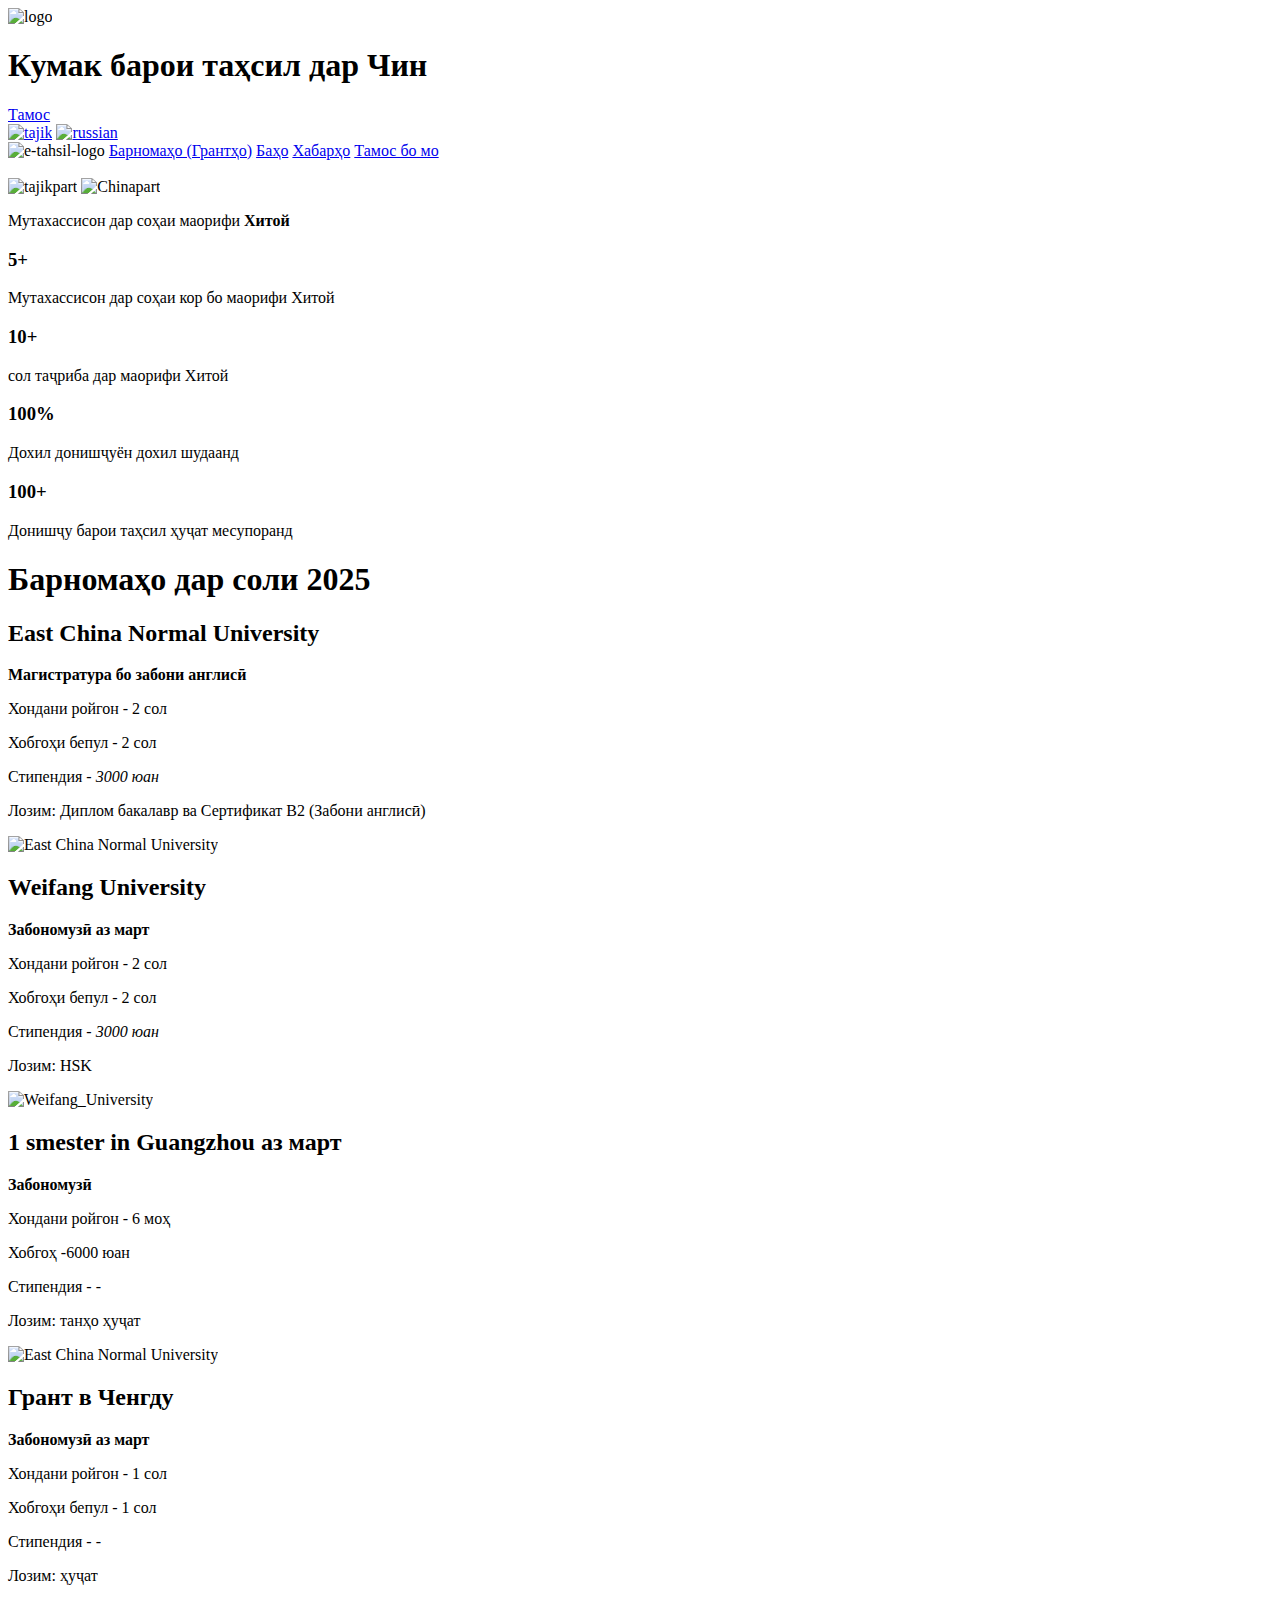
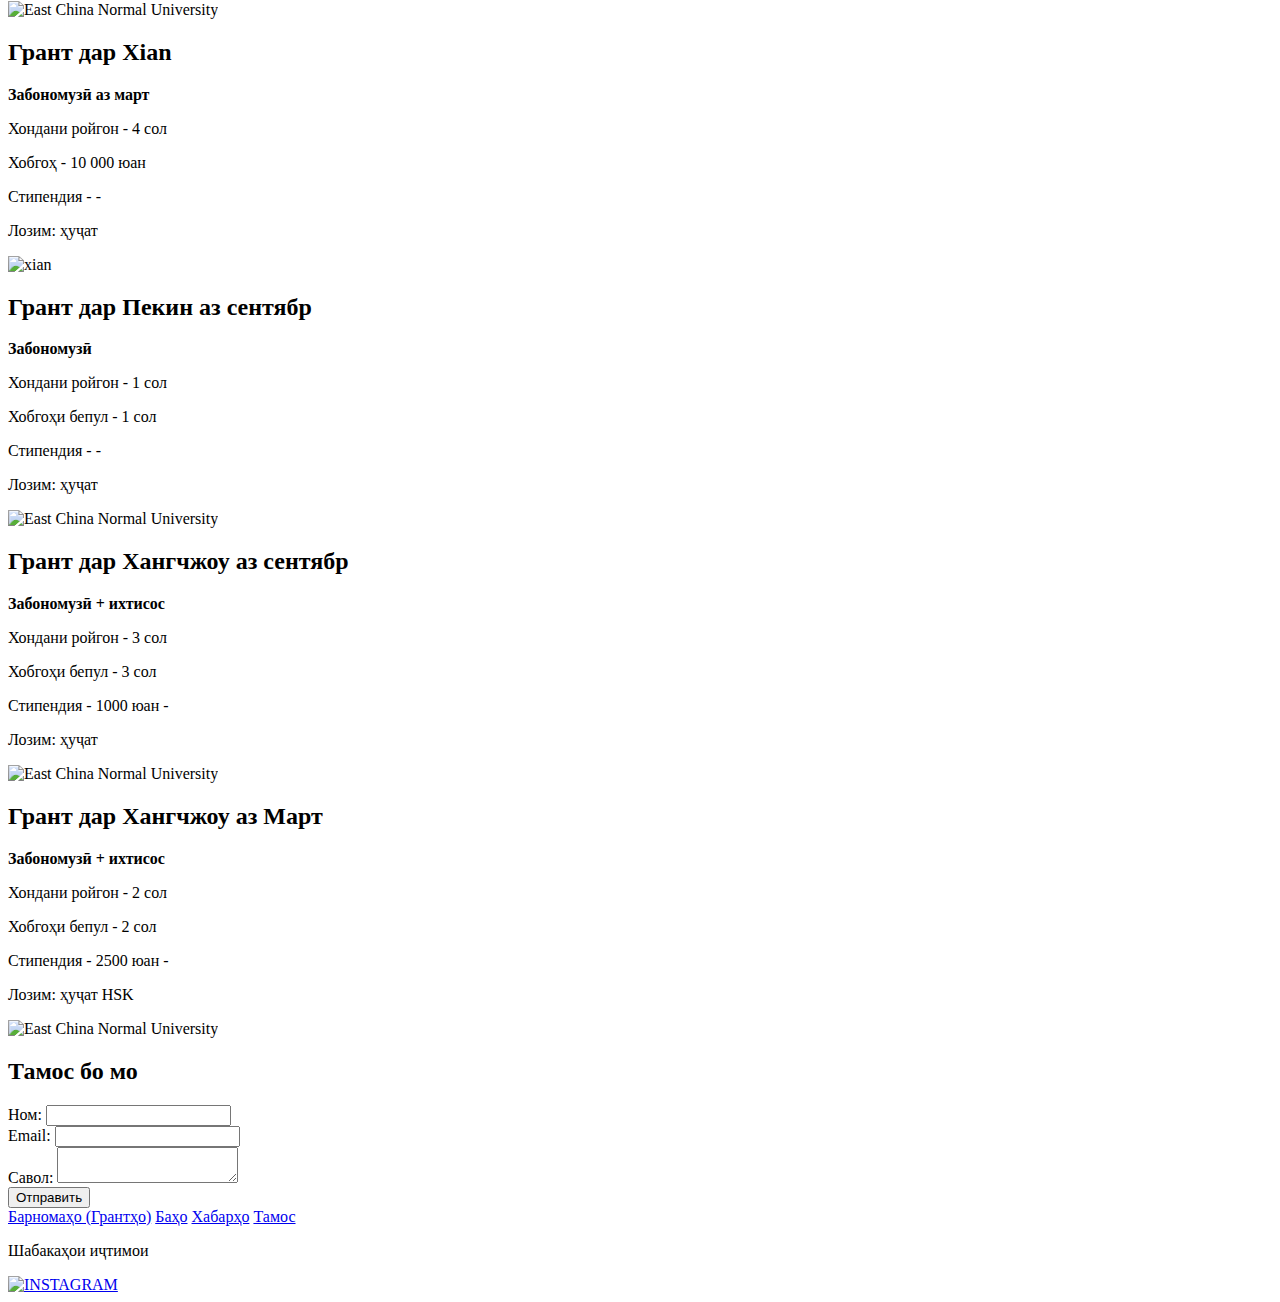
==== tahsil.html @ 4acf37a0 "Add files via upload" ====
<!DOCTYPE html>
<html lang="en">
<head>
    <meta charset="UTF-8">
    <meta name="viewport" content="width=device-width, initial-scale=1.0">
    <title>Document</title>
    <link rel="stylesheet" type="text/css" href="css/styles.css">
    <link rel="stylesheet" type="text/css" href="css/responsive.css">
</head>
<body>
    <header class="container-fluid">
         <div class="container d-flex">
          <div class="img-mobile"><img src="images/E (1).png" alt="logo" width="100px"> </div>
             <h1>Кумак барои таҳсил дар <strong> Чин</strong></h1>
              <div class="phone">
                  <a href="tel:+992-90-220-4041">Тамос</a> 
                </div>
                <div class="languages">
                  <a href="index.html">
                    <img src="images/Flag_of_Tajikistan copy.svg.png" alt="tajik" width="40px"></a>
                    <a href="index.html"><img src="images/Flag_of_Russia.svg (1).png" alt="russian" width="40px">
                 </a>
             </div>
             
         </div> <nav>
         <div class="header-mean">
                <img src="images/E (1).png" alt="e-tahsil-logo" width="150px">
               
                <a href="#">Барномаҳо (Грантҳо)</a>
                <a href="#">Баҳо</a>
                <a href="#">Хабарҳо</a>
                <a href="#">Тамос бо мо</a>
              </div></nav>
              </div>
    </header>

<main class="container-fluid">
    <div class="container">
          <img src="images/2.png" alt="" width="1140">

    </div>

    <div class="main-info">
      
        <img src="images/2024-11-22 22.57.16.jpg" alt="tajikpart" width="150px">
        <img src="images/2024-12-20 23.56.04.jpg" alt="Chinapart" width="150px">
        <p>Мутахассисон дар соҳаи маорифи <strong>  Хитой </strong></p>
        <div class="main-info-icon1">
            <h3>5+</h3>
            <p>Мутахассисон дар соҳаи кор бо маорифи Хитой</p>
            <h3>10+</h3>
            <p>сол таҷриба дар маорифи Хитой</p>
      </div>
      
      <div class="main-info-icon1">
        <h3>100%</h3>
        <p>Дохил донишҷуён дохил шудаанд
        </p>
        <h3>100+</h3>
        <p>Донишҷу барои таҳсил ҳуҷат месупоранд</p>
  </div>
       </div>


       <div class="info">
        <h1>Барномаҳо дар соли 2025 </h1>
    </div>

    <div class="info-scholirship">
         <div class="info-main">
           <h2>East China Normal University</h2>
            <p>
         <strong> Магистратура бо забони англисӣ</strong></p> 
       <p> Хондани ройгон - 2 сол</p>
       <p>  Хобгоҳи бепул - 2 сол</p>
       <p> Стипендия - <i>3000 юан </i></p> 
       <p>    Лозим: Диплом бакалавр ва Сертификат B2 (Забони англисӣ)</p>

            
             <img src="images/2021-09-05.jpg" alt="East China Normal University" width="330px" height="200px" >
           
         </div>

         <div class="info-main">
            <h2>Weifang University</h2>
             <p><strong> Забономузӣ аз март</strong></p>
                <p> Хондани ройгон - 2 сол</p>
                <p>  Хобгоҳи бепул - 2 сол</p>
                <p> Стипендия - <i>3000 юан </i></p> 
                <p>    Лозим: HSK</p>
         

             
              <img src="images/1920px-Library_of_Weifang_University_2020-11-15_02.jpg" alt="Weifang_University" width="330px" height="200px" >
            
          </div>  
          

          <div class="info-main">
            <h2>1 smester in Guangzhou аз март</h2>
            <p><strong> Забономузӣ</strong></p>
            <p> Хондани ройгон - 6 моҳ</p>
            <p>  Хобгоҳ -6000 юан</p>
            <p> Стипендия - <i>- </i></p> 
            <p>    Лозим: танҳо ҳуҷат</p>
             
              <img src="images/2a86d6b1-city-17708-17ea24f8693.jpg" alt="East China Normal University" width="330px" height="200px" >
            
          </div>

          <div class="info-main">
            <h2>Грант в Ченгду</h2>
             <p>
                <p><strong> Забономузӣ аз март</strong></p>
                <p> Хондани ройгон - 1 сол</p>
                <p>  Хобгоҳи бепул - 1 сол</p>
                <p> Стипендия - <i>- </i></p> 
                <p>    Лозим: ҳуҷат</p>

             
              <img src="images/chengdu-jinriver-920x500.jpg" alt="East China Normal University" width="330px" height="200px" >
            
          </div>
          <div class="info-main">
            <h2>Грант дар Xian</h2>
             <p>
                <p><strong> Забономузӣ аз март</strong></p>
                <p> Хондани ройгон - 4 сол</p>
                <p>  Хобгоҳ - 10 000 юан</p>
                <p> Стипендия - <i>- </i></p> 
                <p>    Лозим: ҳуҷат</p>

             
              <img src="images/Xian-Vibe-1.webp" alt="xian" width="330px" height="200px" >
            
          </div>
          <div class="info-main">
            <h2>Грант дар Пекин аз сентябр</h2>
             <p>
                <p><strong> Забономузӣ</strong></p>
                <p> Хондани ройгон - 1 сол</p>
                <p>  Хобгоҳи бепул - 1 сол</p>
                <p> Стипендия - <i>- </i></p> 
                <p>    Лозим: ҳуҷат</p>

             
              <img src="images/Beijing-Lights.jpg.webp" alt="East China Normal University" width="330px" height="200px" >
            
          </div>

          <div class="info-main">
            <h2>Грант дар Хангчжоу аз сентябр</h2>
             <p>
                <p><strong> Забономузӣ + ихтисос</strong></p>
                <p> Хондани ройгон - 3 сол</p>
                <p>  Хобгоҳи бепул - 3 сол</p>
                <p> Стипендия - 1000 юан <i>- </i></p> 
                <p>    Лозим: ҳуҷат</p>

             
              <img src="images/Beijing-Lights.jpg.webp" alt="East China Normal University" width="330px" height="200px" >
            
          </div>


          <div class="info-main">
            <h2>Грант дар Хангчжоу аз Март</h2>
             <p>
                <p><strong> Забономузӣ + ихтисос</strong></p>
                <p> Хондани ройгон - 2 сол</p>
                <p>  Хобгоҳи бепул - 2 сол</p>
                <p> Стипендия - 2500 юан <i>- </i></p> 
                <p>    Лозим: ҳуҷат HSK</p>

             
              <img src="images/Beijing-Lights.jpg.webp" alt="East China Normal University" width="330px" height="200px" >
            
          </div>



    </div>

 
    <section class="content" id="contact">
        <h2>Тамос бо мо</h2>
        <form id="contact-form">
            <label for="name">Ном:</label>
            <input type="text" id="name" name="name" required>
            <div class="error" id="name-error"></div>

            <label for="email">Email:</label>
            <input type="email" id="email" name="email" required>
            <div class="error" id="email-error"></div>

            <label for="message">Савол:</label>
            <textarea id="message" name="message" required></textarea>
            <div class="error" id="message-error"></div>

            <button type="submit">Отправить</button>
        </form>
    </section>

   
</main>

<footer>
    <div class="container-fluid">
        <div class="container d-flex">
         <div class="left">
            <a href="#">Барномаҳо (Грантҳо)</a>
            <a href="#">Баҳо</a>
            <a href="#">Хабарҳо</a>
            <a href="#">Тамос</a>
         </div>
       
         <div class="right">
            <p>Шабакаҳои иҷтимои</p>
            <a href="instagram.com/e.tahsil"> <img src="images/Instagram_logo_2022.svg.webp" alt="INSTAGRAM" width="30px"></a>
         </div>
    
    
        </div>
    </div>
    
    </footer>
    

</body>
</html>
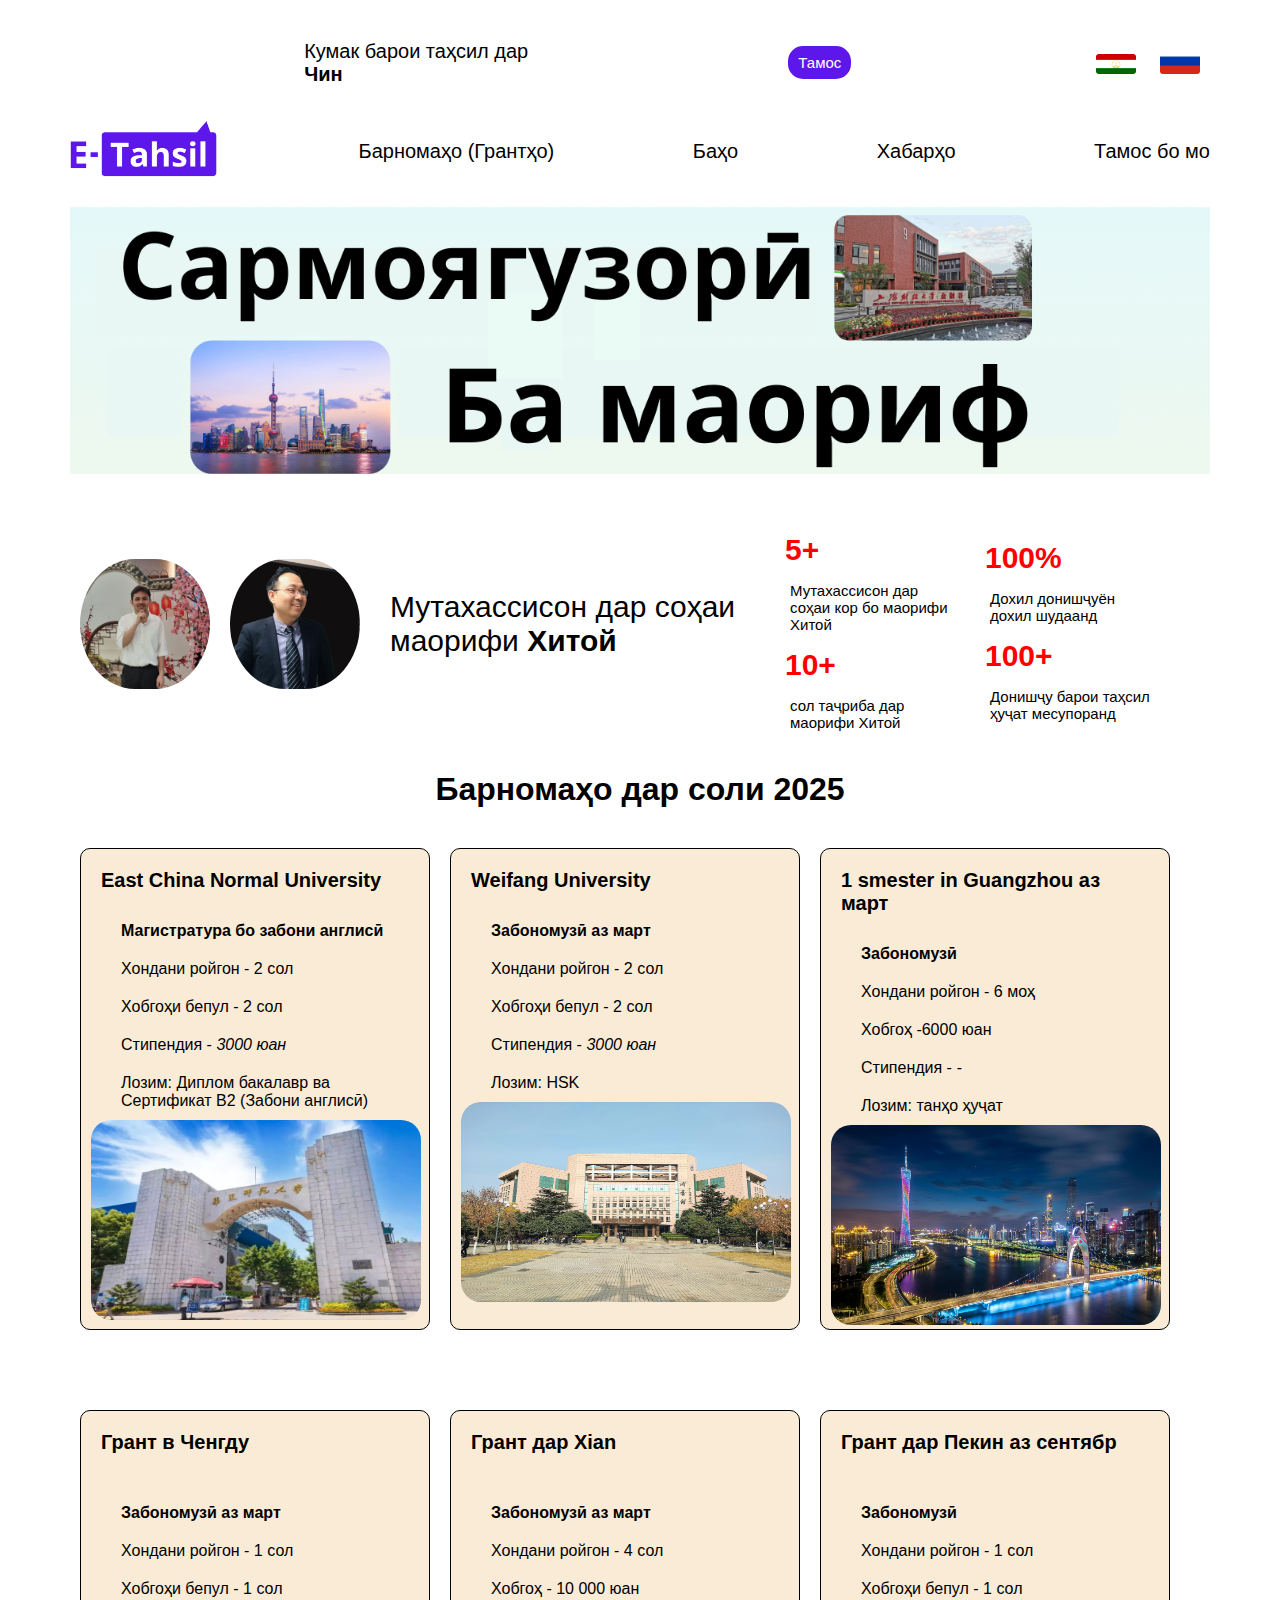
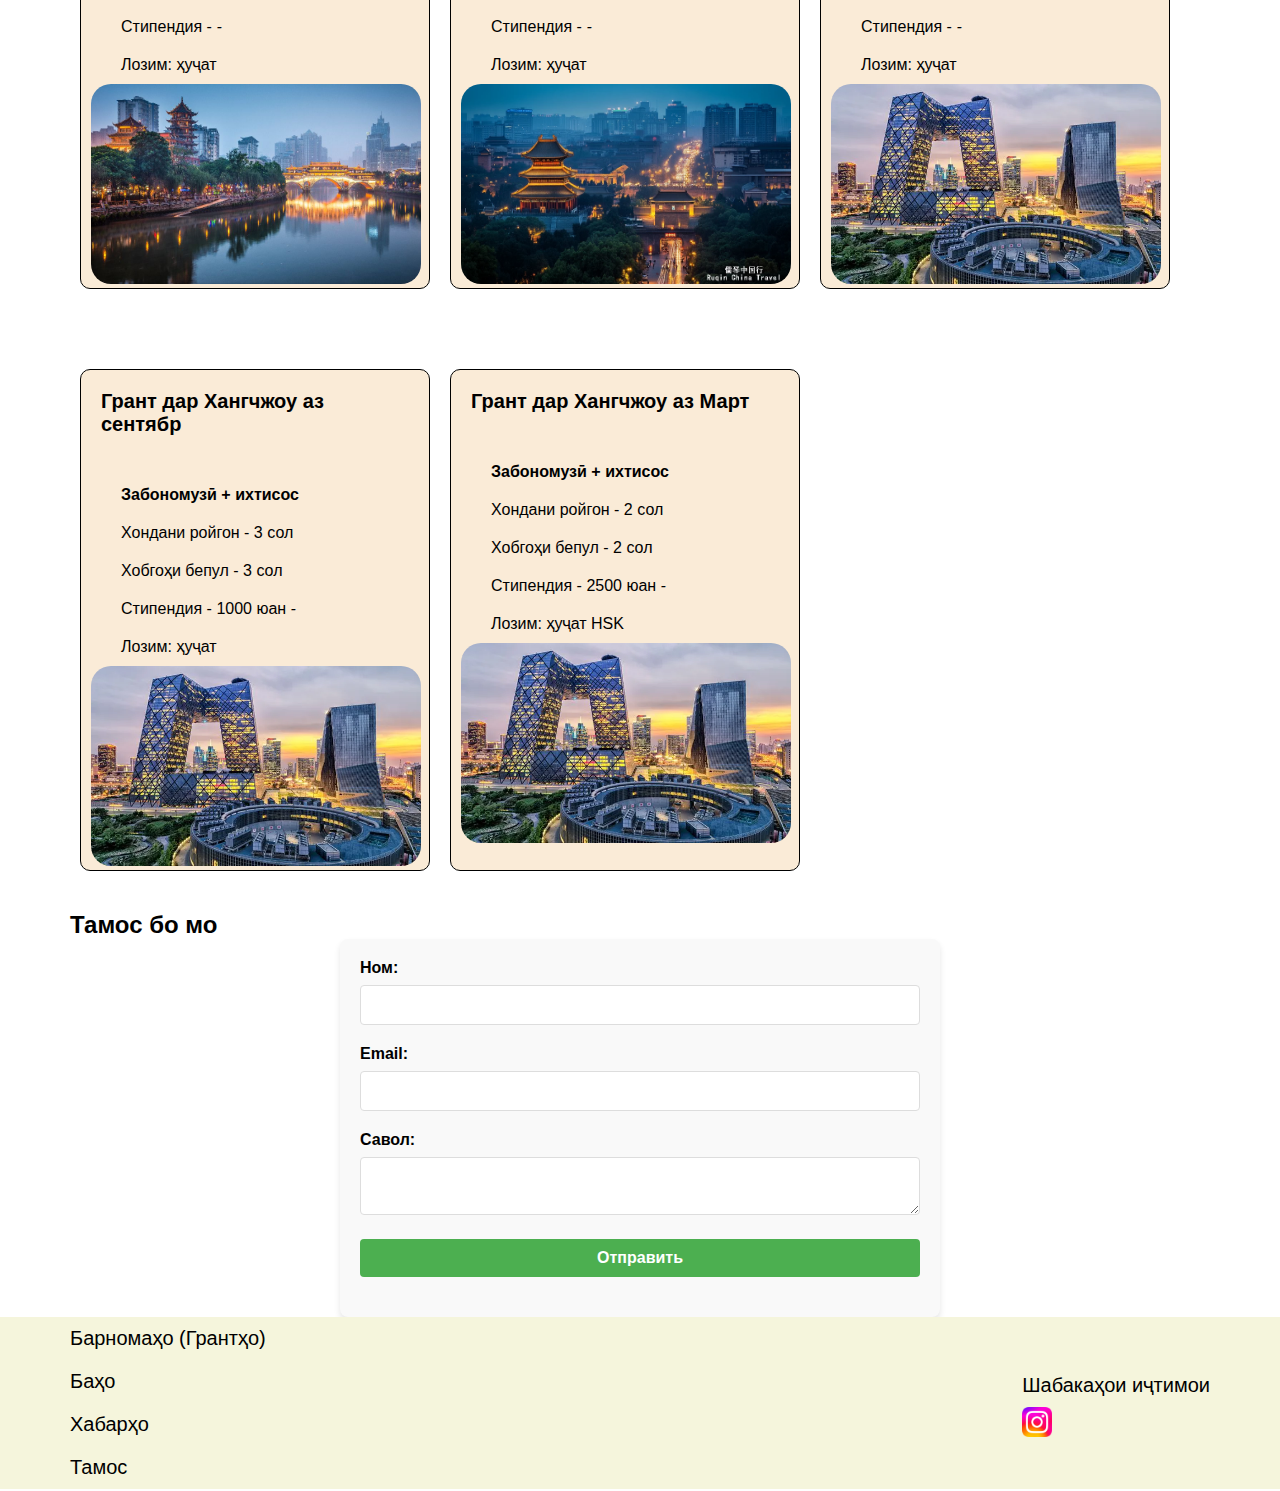
==== commit 692df640: "Add files via upload" ====
--- a/tahsil.html
+++ b/tahsil.html
@@ -4,27 +4,27 @@
     <meta charset="UTF-8">
     <meta name="viewport" content="width=device-width, initial-scale=1.0">
     <title>Document</title>
-    <link rel="stylesheet" type="text/css" href="css/styles.css">
-    <link rel="stylesheet" type="text/css" href="css/responsive.css">
+    <link rel="stylesheet" type="text/css" href="styles.css">
+    <link rel="stylesheet" type="text/css" href="esponsive.css">
 </head>
 <body>
     <header class="container-fluid">
          <div class="container d-flex">
-          <div class="img-mobile"><img src="images/E (1).png" alt="logo" width="100px"> </div>
+          <div class="img-mobile"><img src="E (1).png" alt="logo" width="100px"> </div>
              <h1>Кумак барои таҳсил дар <strong> Чин</strong></h1>
               <div class="phone">
                   <a href="tel:+992-90-220-4041">Тамос</a> 
                 </div>
                 <div class="languages">
                   <a href="index.html">
-                    <img src="images/Flag_of_Tajikistan copy.svg.png" alt="tajik" width="40px"></a>
-                    <a href="index.html"><img src="images/Flag_of_Russia.svg (1).png" alt="russian" width="40px">
+                    <img src="Flag_of_Tajikistan copy.svg.png" alt="tajik" width="40px"></a>
+                    <a href="index.html"><img src="Flag_of_Russia.svg (1).png" alt="russian" width="40px">
                  </a>
              </div>
              
          </div> <nav>
          <div class="header-mean">
-                <img src="images/E (1).png" alt="e-tahsil-logo" width="150px">
+                <img src="E (1).png" alt="e-tahsil-logo" width="150px">
                
                 <a href="#">Барномаҳо (Грантҳо)</a>
                 <a href="#">Баҳо</a>
@@ -36,14 +36,14 @@
 
 <main class="container-fluid">
     <div class="container">
-          <img src="images/2.png" alt="" width="1140">
+          <img src="2.png" alt="" width="1140">
 
     </div>
 
     <div class="main-info">
       
-        <img src="images/2024-11-22 22.57.16.jpg" alt="tajikpart" width="150px">
-        <img src="images/2024-12-20 23.56.04.jpg" alt="Chinapart" width="150px">
+        <img src="2024-11-22 22.57.16.jpg" alt="tajikpart" width="150px">
+        <img src="2024-12-20 23.56.04.jpg" alt="Chinapart" width="150px">
         <p>Мутахассисон дар соҳаи маорифи <strong>  Хитой </strong></p>
         <div class="main-info-icon1">
             <h3>5+</h3>
@@ -77,7 +77,7 @@
        <p>    Лозим: Диплом бакалавр ва Сертификат B2 (Забони англисӣ)</p>
 
             
-             <img src="images/2021-09-05.jpg" alt="East China Normal University" width="330px" height="200px" >
+             <img src="2021-09-05.jpg" alt="East China Normal University" width="330px" height="200px" >
            
          </div>
 
@@ -91,7 +91,7 @@
          
 
              
-              <img src="images/1920px-Library_of_Weifang_University_2020-11-15_02.jpg" alt="Weifang_University" width="330px" height="200px" >
+              <img src="1920px-Library_of_Weifang_University_2020-11-15_02.jpg" alt="Weifang_University" width="330px" height="200px" >
             
           </div>  
           
@@ -104,7 +104,7 @@
             <p> Стипендия - <i>- </i></p> 
             <p>    Лозим: танҳо ҳуҷат</p>
              
-              <img src="images/2a86d6b1-city-17708-17ea24f8693.jpg" alt="East China Normal University" width="330px" height="200px" >
+              <img src="2a86d6b1-city-17708-17ea24f8693.jpg" alt="East China Normal University" width="330px" height="200px" >
             
           </div>
 
@@ -118,7 +118,7 @@
                 <p>    Лозим: ҳуҷат</p>
 
              
-              <img src="images/chengdu-jinriver-920x500.jpg" alt="East China Normal University" width="330px" height="200px" >
+              <img src="chengdu-jinriver-920x500.jpg" alt="East China Normal University" width="330px" height="200px" >
             
           </div>
           <div class="info-main">
@@ -131,7 +131,7 @@
                 <p>    Лозим: ҳуҷат</p>
 
              
-              <img src="images/Xian-Vibe-1.webp" alt="xian" width="330px" height="200px" >
+              <img src="Xian-Vibe-1.webp" alt="xian" width="330px" height="200px" >
             
           </div>
           <div class="info-main">
@@ -144,7 +144,7 @@
                 <p>    Лозим: ҳуҷат</p>
 
              
-              <img src="images/Beijing-Lights.jpg.webp" alt="East China Normal University" width="330px" height="200px" >
+              <img src="Beijing-Lights.jpg.webp" alt="East China Normal University" width="330px" height="200px" >
             
           </div>
 
@@ -158,7 +158,7 @@
                 <p>    Лозим: ҳуҷат</p>
 
              
-              <img src="images/Beijing-Lights.jpg.webp" alt="East China Normal University" width="330px" height="200px" >
+              <img src="Beijing-Lights.jpg.webp" alt="East China Normal University" width="330px" height="200px" >
             
           </div>
 
@@ -173,7 +173,7 @@
                 <p>    Лозим: ҳуҷат HSK</p>
 
              
-              <img src="images/Beijing-Lights.jpg.webp" alt="East China Normal University" width="330px" height="200px" >
+              <img src="Beijing-Lights.jpg.webp" alt="East China Normal University" width="330px" height="200px" >
             
           </div>
 
@@ -216,7 +216,7 @@
        
          <div class="right">
             <p>Шабакаҳои иҷтимои</p>
-            <a href="instagram.com/e.tahsil"> <img src="images/Instagram_logo_2022.svg.webp" alt="INSTAGRAM" width="30px"></a>
+            <a href="instagram.com/e.tahsil"> <img src="Instagram_logo_2022.svg.webp" alt="INSTAGRAM" width="30px"></a>
          </div>
     
     
@@ -224,7 +224,7 @@
     </div>
     
     </footer>
-    
+    <script src="script.js"></script>
 
 </body>
 </html>--- a/styles.css
+++ b/styles.css
@@ -0,0 +1,316 @@
+*{
+    box-sizing: border-box;
+    margin: 0;
+    padding: 0;
+}
+header{
+    position: static;
+}
+
+.container-fluid {
+    width: 100%;
+}
+
+.container{
+    max-width: 1140px;
+    margin: 0 auto;
+}
+.d-flex{
+    display: flex;
+    align-items: center;
+    justify-content: space-between;
+}
+.d-flex .img-mobile img{
+display: none;
+}
+body{
+    font-family: Arial, Helvetica, sans-serif;
+    width: 100%;
+    font-size: 16px;
+    
+}
+header .container{
+    padding: 40px 0 10px 0px;
+    align-items: center;
+}
+
+header .d-flex h1{
+    font-size: 20px;
+    font-family: Manrope, Arial, sans-serif;;
+    width: 250px;
+    font-weight: 500;
+    
+}
+header .phone a{
+    color: white;
+    padding: 8px 10px;
+    border-radius: 15px;
+    background-color:#5e17eb ;
+    font-size: 15px;
+    text-decoration: none;
+}
+
+
+
+header .languages a{
+ padding: 0 10px;
+ border-radius: 10px;
+}
+
+header .languages a img{
+
+    border-radius: 3px;
+   }
+   
+   header .header-mean {
+    max-width: 1140px;
+    margin: 0 auto;
+    display: flex;
+    align-items: center;
+    justify-content: space-between;
+}
+
+header .header-mean a{
+    text-decoration: none;
+    color: black;
+    font-family: Arial, Helvetica, sans-serif;
+    font-size: 20px;
+    font-weight: 500;
+}
+
+main {
+    max-width: 1140px;
+    margin: 0 auto;
+}
+
+main .container{
+    max-width: 1140;
+}
+
+main .main-info{
+    max-width: 1140px;
+    margin: 0 auto;
+    padding: 40px 0;
+    display: flex;
+    align-items: center;
+}
+
+main .main-info img{
+ border-radius: 100px;
+ padding: 0 10px;
+}
+
+main .main-info p{
+    width: 400px;
+    font-weight: 500;
+    font-size: 30px;
+    font-family: Arial, Helvetica, sans-serif;
+    padding: 0 20px ;
+}
+
+main .main-info .main-info-icon1 h3{
+   color: red;
+   font-size: 30px;
+   font-weight: 700;
+   padding: 15px 0 15px 15px;
+}
+
+main .main-info .main-info-icon1 p{
+    color: black;
+    font-size: 15px;
+    font-weight: 200;
+    width: 200px;
+ }
+
+ main .main-info  .main-info-icon1{
+    width: 200px;
+    align-items: center;
+    display: block;
+ }
+ main .info h1{
+    text-align: center;
+ }
+
+ .info-scholirship .info-main{
+    width: 350px;
+    border: 1px solid black ;
+    border-radius: 10px;
+    background-color: antiquewhite;
+    margin: 40px 10px;
+
+ }
+
+ .info-scholirship .info-main h2{
+    font-size: 20px;
+    font-family: Arial, Helvetica, sans-serif;
+    font-weight: 700 ;
+    padding: 20px ;
+
+ }
+
+ .info-scholirship .info-main p {
+    padding: 10px 40px;
+ }
+
+ .info-scholirship .info-main img{
+   border-radius: 20px;
+   margin: 0 10px;
+   
+
+ }
+ 
+
+
+ main .info-scholirship{
+    display: flex;
+    flex-wrap: wrap;
+ }
+
+ main .callback{
+    display: inline;
+ }
+ main .callback .callback-input{
+    display: inline;
+ }
+
+ main .callback p{
+    font-size: 25px;
+    font-family: Arial, Helvetica, sans-serif;
+    font-weight: 700;
+    padding: 10px 0;
+
+ }
+
+ main .callback p input[type="text"]{
+    width: 300px;
+    height: 20px;
+    border: 1px solid black;
+    border-radius: 10px;
+    text-align: center;
+
+ }
+
+ main .callback p input[type="phone"]{
+    width: 300px;
+    height: 20px;
+    border: 1px solid black;
+    border-radius: 10px;
+    text-align: center;
+
+ }
+
+ main .callback p input[type="submit"]{
+    width: 300px;
+    border-radius: 10px;
+    text-align: center;
+    color: white;
+    background-color: #5e17eb;
+
+ }
+
+ main .callback p input{
+    padding: 20px 0;
+ }
+
+ main .callback{
+    display: grid;
+    justify-content: center;
+    align-items: center;
+    padding: 20px 0;
+ }
+
+ main .callback-answer{
+    display: grid;
+    justify-content: center;
+    align-items: center;
+    width: 300px;
+    height: 50px;
+    color: aliceblue;
+    background-color: #5e17eb;
+    border-radius: 10px;
+    position: absolute;
+    margin: 40px 400px;
+ }
+
+ footer .left a{
+    max-width: 1140px;
+    margin: 0 auto;
+    display: flex;
+    align-items: center;
+    justify-content: space-between;
+}
+
+footer .left a{
+    text-decoration: none;
+    color: black;
+    font-family: Arial, Helvetica, sans-serif;
+    font-size: 20px;
+    font-weight: 500;
+    padding: 10px 0;
+}
+footer{
+    background-color: beige;
+}
+ footer .right p{
+ margin: 10px 0;
+ font-size: 20px;
+ font-weight: 500;
+
+ }
+ form {
+    max-width: 600px;
+    margin: 0 auto;
+    background: #f9f9f9;
+    padding: 20px;
+    border-radius: 8px;
+    box-shadow: 0 4px 6px rgba(0, 0, 0, 0.1);
+}
+
+form label {
+    display: block;
+    margin-bottom: 8px;
+    font-weight: bold;
+}
+
+form input,
+form textarea,
+form button {
+    width: 100%;
+    padding: 10px;
+    margin-bottom: 20px;
+    border: 1px solid #ddd;
+    border-radius: 4px;
+    font-size: 16px;
+}
+
+form input:focus,
+form textarea:focus {
+    border-color: #4CAF50;
+    outline: none;
+    box-shadow: 0 0 5px rgba(76, 175, 80, 0.5);
+}
+
+form button {
+    background-color: #4CAF50;
+    color: white;
+    border: none;
+    cursor: pointer;
+    font-weight: bold;
+}
+
+form button:hover {
+    background-color: #45a049;
+}
+
+.error {
+    color: red;
+    font-size: 14px;
+    margin-top: -15px;
+    margin-bottom: 15px;
+}
+
+
+
+
+
+
